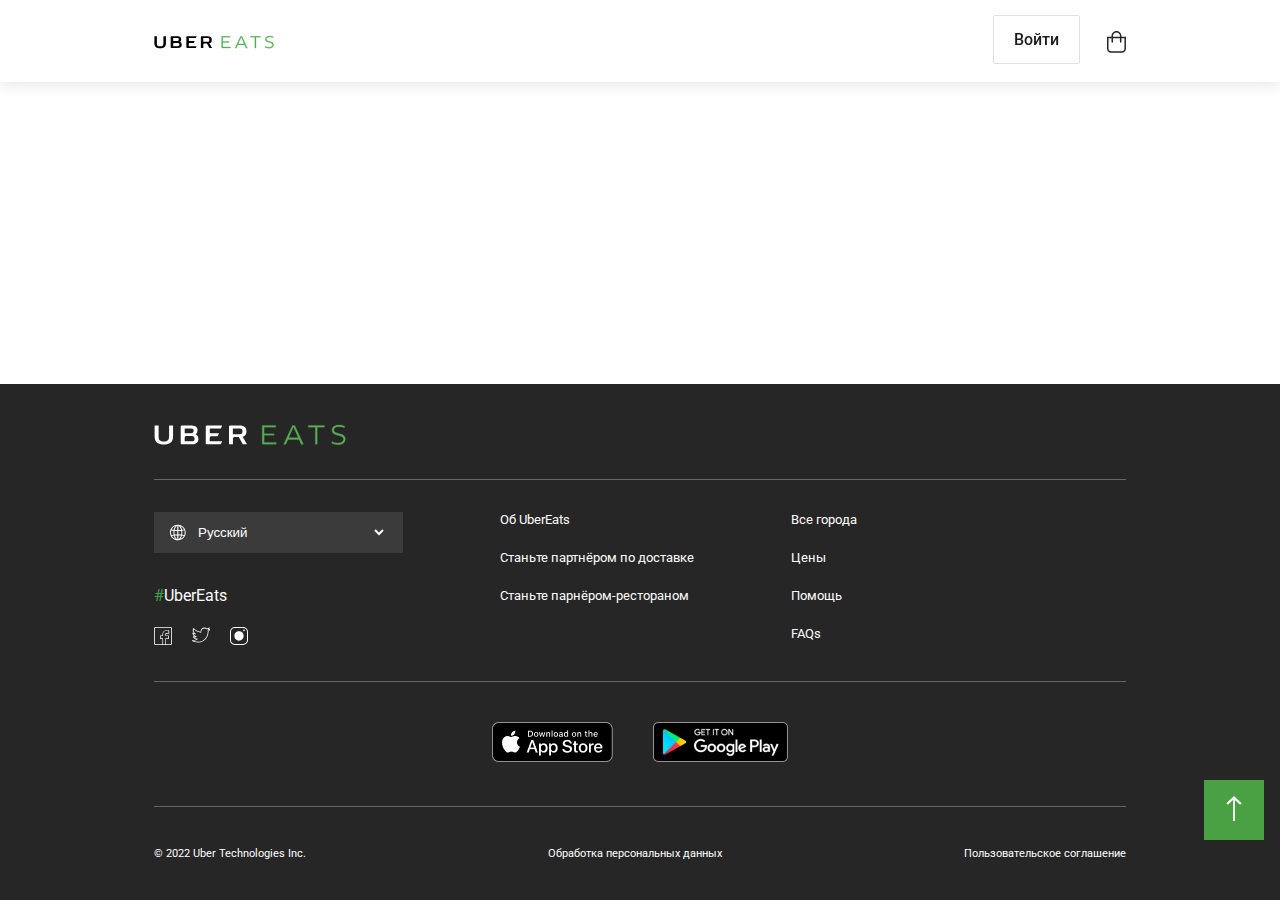
==== restaurant.html @ 8733144c "added adaptive to the main page" ====
<!DOCTYPE html>
<html lang="en">

  <head>
    <meta charset="UTF-8">
    <meta http-equiv="X-UA-Compatible" content="IE=edge">
    <meta name="viewport" content="width=device-width, initial-scale=1.0">
    <title>Uber Eats | Restaurant</title>
    <link rel="stylesheet" href="css/style.css">
  </head>

<body>

  <button class="page-up">
    <svg width="16" height="25" viewBox="0 0 16 25" fill="none" xmlns="http://www.w3.org/2000/svg">
      <path d="M8.01832 0.0428432L8.05269 0.0102539L15.6741 7.25758L14.0755 8.70713L8.92858 3.88391V25H7.14287V3.85222L1.96207 8.70713L0.399567 7.25758L8.00314 0.0102539L8.01876 0.0428432H8.01832Z" fill="white"/>
    </svg>
  </button>

  <header class="header">
    <div class="container">
      <div class="header__inner">
        <div class="header__logo">
          <a class="header__logo-link" href="#">
            <svg width="120" height="14" viewBox="0 0 120 14" fill="none" xmlns="http://www.w3.org/2000/svg">
            <g id="logo">
              <g id="XMLID_234_">
                <path id="XMLID_243_"
                  d="M9.42307 1.52885V8.16346C9.42307 10.375 8.46154 11.2885 6.15384 11.2885C3.84615 11.2885 2.88461 10.375 2.88461 8.16346V1.24039H0.673075C0.528844 1.24039 0.384613 1.38462 0.384613 1.52885V8.25962C0.384613 11.9615 2.74038 13.2596 6.15384 13.2596C9.56731 13.2596 11.9231 11.9615 11.9231 8.25962V1.24039H9.71154C9.56731 1.24039 9.42307 1.33654 9.42307 1.52885Z"
                  fill="black" />
                <path id="XMLID_242_"
                  d="M41.5865 3.16346C41.7789 3.16346 41.875 3.11539 41.9231 2.97116L42.5481 1.38462C42.5962 1.28846 42.5481 1.24039 42.4519 1.24039H33.5096C32.6923 1.24039 32.3558 1.48077 32.3558 2.05769V12.3462C32.3558 12.8269 32.5962 13.0673 33.2212 13.0673H41.5385C41.7308 13.0673 41.8269 13.0192 41.875 12.875L42.5 11.2885C42.5481 11.1923 42.5 11.1442 42.4039 11.1442H34.8077V9.02885C34.8077 8.30769 35.1923 7.97116 36.2981 7.97116H39.6154C39.8077 7.97116 39.9039 7.92308 39.9519 7.77885L40.5769 6.24039C40.625 6.14423 40.5769 6.09616 40.4808 6.09616H34.8558V3.11539H41.5865V3.16346Z"
                  fill="black" />
                <path id="XMLID_238_" fill-rule="evenodd" clip-rule="evenodd"
                  d="M25.8654 6.81732C26.8269 6.28845 27.2115 5.375 27.2115 4.22116C27.2115 1.625 25.0961 1.24039 22.8846 1.24039H17.8365C17.0192 1.24039 16.6827 1.48077 16.6827 2.05771V12.3462C16.6827 12.8269 16.9231 13.0673 17.5481 13.0673H23.75C26.1057 13.0673 27.7404 12.1538 27.7404 9.79807C27.7885 8.35577 27.2115 7.15384 25.8654 6.81732ZM19.1827 3.11539H23.0769C24.375 3.11539 24.7596 3.59616 24.7596 4.60577C24.7596 5.61539 24.375 6.09616 23.0769 6.09616H19.1827V3.11539ZM19.1827 11.1442H23.5577C24.9519 11.1442 25.3365 10.6635 25.3365 9.55768C25.3365 8.4519 24.9519 7.92307 23.5577 7.92307H20.6731C19.5673 7.92307 19.1827 8.25961 19.1827 8.98074V11.1442Z"
                  fill="black" />
                <path id="XMLID_235_" fill-rule="evenodd" clip-rule="evenodd"
                  d="M55.3846 8.30771L58.0288 12.875C58.0769 12.9231 58.0769 13.0673 57.9808 13.0673H55.7212C55.5288 13.0673 55.4808 13.0192 55.3846 12.875L52.9808 8.54807H50.8173C49.7115 8.54807 49.3269 8.88461 49.3269 9.60577V13.0673H47.1635C47.0192 13.0673 46.875 12.9231 46.875 12.7788V2.05771C46.875 1.48077 47.2115 1.24039 48.0288 1.24039H53.0769C56.0096 1.24039 57.7885 2.00961 57.7885 4.89423C57.7885 7.10577 56.6827 7.97116 55.3846 8.30771ZM49.2788 6.72116H53.4135C54.9519 6.72116 55.2885 6.14423 55.2885 4.89423C55.2885 3.69232 54.9519 3.11539 53.4135 3.11539H49.2788V6.72116Z"
                  fill="black" />
              </g>
              <g id="XMLID_224_">
                <path id="XMLID_232_"
                  d="M76.4423 12.0096L76.3942 13.0673H67.6442V1.24039H76.0577L76.1058 2.34616H68.8461V6.43269H75.0961V7.39423H68.8461V12.0096H76.4423Z"
                  fill="#57AD56" stroke="#57AD56" stroke-width="0.25" />
                <g id="XMLID_229_">
                  <path fill-rule="evenodd" clip-rule="evenodd"
                    d="M83.7019 9.99039H90.6731L92.0192 13.0673H93.3654L87.9327 1.24039H86.5385L81.0577 13.0673H82.3557L83.7019 9.99039ZM84.1346 8.98077L86.6827 3.25964L87.1635 2.05771H87.2115L87.6923 3.25964L90.1923 8.98077H84.1346Z"
                    fill="#57AD56" />
                  <path
                    d="M90.6731 9.99039L90.7876 9.94028L90.7548 9.86539H90.6731V9.99039ZM83.7019 9.99039V9.86539H83.6202L83.5874 9.94028L83.7019 9.99039ZM92.0192 13.0673L91.9047 13.1174L91.9375 13.1923H92.0192V13.0673ZM93.3654 13.0673V13.1923H93.5603L93.4789 13.0151L93.3654 13.0673ZM87.9327 1.24039L88.0463 1.18821L88.0128 1.11539H87.9327V1.24039ZM86.5385 1.24039V1.11539H86.4586L86.425 1.18783L86.5385 1.24039ZM81.0577 13.0673L80.9443 13.0148L80.862 13.1923H81.0577V13.0673ZM82.3557 13.0673V13.1923H82.4375L82.4703 13.1174L82.3557 13.0673ZM86.6827 3.25964L86.7969 3.31054L86.7987 3.30607L86.6827 3.25964ZM84.1346 8.98077L84.0204 8.92992L83.9421 9.10577H84.1346V8.98077ZM87.1635 2.05771V1.93271H87.0788L87.0474 2.01128L87.1635 2.05771ZM87.2115 2.05771L87.3276 2.01129L87.2962 1.93271H87.2115V2.05771ZM87.6923 3.25964L87.5762 3.30609L87.5777 3.3097L87.6923 3.25964ZM90.1923 8.98077V9.10577H90.3833L90.3068 8.93072L90.1923 8.98077ZM90.6731 9.86539H83.7019V10.1154H90.6731V9.86539ZM92.1337 13.0172L90.7876 9.94028L90.5585 10.0405L91.9047 13.1174L92.1337 13.0172ZM93.3654 12.9423H92.0192V13.1923H93.3654V12.9423ZM87.8191 1.29256L93.2518 13.1195L93.4789 13.0151L88.0463 1.18821L87.8191 1.29256ZM86.5385 1.36539H87.9327V1.11539H86.5385V1.36539ZM81.1711 13.1199L86.6519 1.29294L86.425 1.18783L80.9443 13.0148L81.1711 13.1199ZM82.3557 12.9423H81.0577V13.1923H82.3557V12.9423ZM83.5874 9.94028L82.2412 13.0172L82.4703 13.1174L83.8164 10.0405L83.5874 9.94028ZM86.5685 3.20879L84.0204 8.92992L84.2488 9.03163L86.7969 3.3105L86.5685 3.20879ZM87.0474 2.01128L86.5666 3.21322L86.7987 3.30607L87.2795 2.10413L87.0474 2.01128ZM87.2115 1.93271H87.1635V2.18271H87.2115V1.93271ZM87.8084 3.21322L87.3276 2.01129L87.0955 2.10413L87.5762 3.30606L87.8084 3.21322ZM90.3068 8.93072L87.8068 3.20959L87.5777 3.3097L90.0777 9.03083L90.3068 8.93072ZM84.1346 9.10577H90.1923V8.85577H84.1346V9.10577Z"
                    fill="#57AD56" />
                </g>
                <path id="XMLID_227_"
                  d="M102.019 2.34616V13.0673H100.817V2.34616H96.3942L96.4423 1.24039H106.49V2.34616H102.019Z"
                  fill="#57AD56" stroke="#57AD56" stroke-width="0.25" />
                <path id="XMLID_225_"
                  d="M115.048 13.3077C113.413 13.3077 112.115 12.9231 111.058 12.2981L111.25 11.2404C112.356 11.8654 113.606 12.25 115.096 12.25C117.308 12.25 118.462 11.2404 118.462 9.79808C118.462 6.67308 111.25 8.30769 111.25 4.26923C111.25 2.53846 112.548 1 115.577 1C116.971 1 118.221 1.24038 119.231 1.72115L119.038 2.73077C117.933 2.29808 116.875 2.05769 115.625 2.05769C113.269 2.05769 112.404 3.11538 112.404 4.17308C112.404 7.15385 119.615 5.47115 119.615 9.70192C119.567 11.8173 118.029 13.3077 115.048 13.3077Z"
                  fill="#57AD56" stroke="#57AD56" stroke-width="0.25" />
              </g>
            </g>
          </svg>
          </a> 
        </div>
        <ul class="header__menu-list">
          <li class="header__list-item header__signin">
            <a class="header__list-item__btn" href="#">
              Войти
            </a>
          </li>
          <li class="header__list-item header__basket">
            <a class="header__list-item__basket" href="#">
              <svg width="19" height="23" viewBox="0 0 19 23" fill="none" xmlns="http://www.w3.org/2000/svg">
                <g id="basket">
                  <path id="Rectangle-10" fill-rule="evenodd" clip-rule="evenodd"
                    d="M18.9474 6.85876H0V18.6482C0 20.8574 1.79086 22.6482 4 22.6482H14.9474C17.1565 22.6482 18.9474 20.8574 18.9474 18.6482V6.85876ZM4 21.1482C2.61929 21.1482 1.5 20.029 1.5 18.6482V8.35876H17.4474V18.6482C17.4474 20.029 16.3281 21.1482 14.9474 21.1482H4Z"
                    fill="#262626" />
                  <path id="Rectangle-3"
                    d="M6.01315 12.06V5.86806C6.01315 3.95686 7.56248 2.40753 9.47368 2.40753C11.3849 2.40753 12.9342 3.95686 12.9342 5.86806V12.06C12.9342 12.4742 13.27 12.81 13.6842 12.81C14.0984 12.81 14.4342 12.4742 14.4342 12.06V5.86806C14.4342 3.12844 12.2133 0.907532 9.47368 0.907532C6.73406 0.907532 4.51315 3.12844 4.51315 5.86806V12.06C4.51315 12.4742 4.84894 12.81 5.26315 12.81C5.67737 12.81 6.01315 12.4742 6.01315 12.06Z"
                    fill="#262626" />
                </g>
              </svg>
            </a>
          </li>
        </ul>
      </div>
    </div>
  </header>

  <main class="main">
    
  </main>

  <footer class="footer">
    <div class="container">
      <div class="footer__logo-box">
        <svg width="192" height="21" viewBox="0 0 192 21" fill="none" xmlns="http://www.w3.org/2000/svg">
          <g id="white-logo">
            <g id="XMLID_234_">
              <path id="XMLID_243_"
                d="M15.0769 1.84618V12.4616C15.0769 16 13.5385 17.4616 9.84616 17.4616C6.15385 17.4616 4.61539 16 4.61539 12.4616V1.38464H1.07693C0.846156 1.38464 0.615387 1.61541 0.615387 1.84618V12.6154C0.615387 18.5385 4.38462 20.6154 9.84616 20.6154C15.3077 20.6154 19.0769 18.5385 19.0769 12.6154V1.38464H15.5385C15.3077 1.38464 15.0769 1.53849 15.0769 1.84618Z"
                fill="white" />
              <path id="XMLID_242_"
                d="M66.5385 4.46157C66.8461 4.46157 67 4.38464 67.0769 4.15387L68.0769 1.61541C68.1538 1.46157 68.0769 1.38464 67.9231 1.38464H53.6154C52.3077 1.38464 51.7692 1.76926 51.7692 2.69234V19.1539C51.7692 19.9231 52.1538 20.3077 53.1538 20.3077H66.4615C66.7692 20.3077 66.9231 20.2308 67 20L68 17.4616C68.0769 17.3077 68 17.2308 67.8461 17.2308H55.6923V13.8462C55.6923 12.6923 56.3077 12.1539 58.0769 12.1539H63.3846C63.6923 12.1539 63.8461 12.077 63.9231 11.8462L64.9231 9.38464C65 9.2308 64.9231 9.15387 64.7692 9.15387H55.7692V4.38464H66.5385V4.46157Z"
                fill="white" />
              <path id="XMLID_238_" fill-rule="evenodd" clip-rule="evenodd"
                d="M41.3846 10.3077C42.9231 9.46155 43.5385 8 43.5385 6.15393C43.5385 2 40.1539 1.38464 36.6154 1.38464H28.5385C27.2308 1.38464 26.6923 1.76929 26.6923 2.69238V19.1539C26.6923 19.9231 27.0769 20.3077 28.0769 20.3077H38C41.7693 20.3077 44.3846 18.8462 44.3846 15.0769C44.4615 12.7693 43.5385 10.8462 41.3846 10.3077ZM30.6923 4.38464H36.9231C39 4.38464 39.6154 5.15393 39.6154 6.76929C39.6154 8.38464 39 9.15393 36.9231 9.15393H30.6923V4.38464ZM30.6923 17.2307H37.6923C39.9231 17.2307 40.5385 16.4615 40.5385 14.6923C40.5385 12.9231 39.9231 12.0769 37.6923 12.0769H33.0769C31.3077 12.0769 30.6923 12.6154 30.6923 13.7692V17.2307Z"
                fill="white" />
              <path id="XMLID_235_" fill-rule="evenodd" clip-rule="evenodd"
                d="M88.6154 12.6924L92.8462 20C92.9231 20.0769 92.9231 20.3077 92.7692 20.3077H89.1538C88.8462 20.3077 88.7692 20.2308 88.6154 20L84.7692 13.0769H81.3077C79.5385 13.0769 78.9231 13.6154 78.9231 14.7693V20.3077H75.4615C75.2308 20.3077 75 20.0769 75 19.8462V2.69238C75 1.76929 75.5385 1.38464 76.8462 1.38464H84.9231C89.6154 1.38464 92.4615 2.61536 92.4615 7.23083C92.4615 10.7693 90.6923 12.1539 88.6154 12.6924ZM78.8462 10.1539H85.4615C87.9231 10.1539 88.4615 9.23083 88.4615 7.23083C88.4615 5.30774 87.9231 4.38464 85.4615 4.38464H78.8462V10.1539Z"
                fill="white" />
            </g>
            <g id="XMLID_224_">
              <path id="XMLID_232_"
                d="M122.308 18.6154L122.231 20.3077H108.231V1.38464H121.692L121.769 3.15387H110.154V9.69234H120.154V11.2308H110.154V18.6154H122.308Z"
                fill="#57AD56" stroke="#57AD56" stroke-width="0.25" />
              <g id="XMLID_229_">
                <path fill-rule="evenodd" clip-rule="evenodd"
                  d="M133.923 15.3846H145.077L147.231 20.3077H149.385L140.692 1.38464H138.462L129.692 20.3077H131.769L133.923 15.3846ZM134.615 13.7693L138.692 4.61548L139.462 2.69238H139.538L140.308 4.61548L144.308 13.7693H134.615Z"
                  fill="#57AD56" />
                <path
                  d="M145.077 15.3846L145.191 15.3345L145.159 15.2596H145.077V15.3846ZM133.923 15.3846V15.2596H133.841L133.809 15.3345L133.923 15.3846ZM147.231 20.3077L147.116 20.3578L147.149 20.4327H147.231V20.3077ZM149.385 20.3077V20.4327H149.58L149.498 20.2556L149.385 20.3077ZM140.692 1.38464L140.806 1.33247L140.772 1.25964H140.692V1.38464ZM138.462 1.38464V1.25964H138.382L138.348 1.33209L138.462 1.38464ZM129.692 20.3077L129.579 20.2552L129.497 20.4327H129.692V20.3077ZM131.769 20.3077V20.4327H131.851L131.884 20.3578L131.769 20.3077ZM138.692 4.61548L138.807 4.66637L138.808 4.6619L138.692 4.61548ZM134.615 13.7693L134.501 13.7184L134.423 13.8943H134.615V13.7693ZM139.462 2.69238V2.56738H139.377L139.345 2.64596L139.462 2.69238ZM139.538 2.69238L139.655 2.64596L139.623 2.56738H139.538V2.69238ZM140.308 4.61548L140.192 4.66193L140.193 4.66553L140.308 4.61548ZM144.308 13.7693V13.8943H144.499L144.422 13.7192L144.308 13.7693ZM145.077 15.2596H133.923V15.5096H145.077V15.2596ZM147.345 20.2576L145.191 15.3345L144.962 15.4347L147.116 20.3578L147.345 20.2576ZM149.385 20.1827H147.231V20.4327H149.385V20.1827ZM140.579 1.43682L149.271 20.3599L149.498 20.2556L140.806 1.33247L140.579 1.43682ZM138.462 1.50964H140.692V1.25964H138.462V1.50964ZM129.806 20.3603L138.575 1.4372L138.348 1.33209L129.579 20.2552L129.806 20.3603ZM131.769 20.1827H129.692V20.4327H131.769V20.1827ZM133.809 15.3345L131.655 20.2576L131.884 20.3578L134.038 15.4347L133.809 15.3345ZM138.578 4.56462L134.501 13.7184L134.73 13.8201L138.807 4.66634L138.578 4.56462ZM139.345 2.64596L138.576 4.56906L138.808 4.6619L139.578 2.73881L139.345 2.64596ZM139.538 2.56738H139.462V2.81738H139.538V2.56738ZM140.424 4.56905L139.655 2.64596L139.422 2.73881L140.192 4.6619L140.424 4.56905ZM144.422 13.7192L140.422 4.56543L140.193 4.66553L144.193 13.8193L144.422 13.7192ZM134.615 13.8943H144.308V13.6443H134.615V13.8943Z"
                  fill="#57AD56" />
              </g>
              <path id="XMLID_227_"
                d="M163.231 3.15387V20.3077H161.308V3.15387H154.231L154.308 1.38464H170.385V3.15387H163.231Z"
                fill="#57AD56" stroke="#57AD56" stroke-width="0.25" />
              <path id="XMLID_225_"
                d="M184.077 20.6923C181.462 20.6923 179.385 20.0769 177.692 19.0769L178 17.3846C179.769 18.3846 181.769 19 184.154 19C187.692 19 189.538 17.3846 189.538 15.0769C189.538 10.0769 178 12.6923 178 6.23077C178 3.46154 180.077 1 184.923 1C187.154 1 189.154 1.38462 190.769 2.15385L190.462 3.76923C188.692 3.07692 187 2.69231 185 2.69231C181.231 2.69231 179.846 4.38462 179.846 6.07692C179.846 10.8462 191.385 8.15385 191.385 14.9231C191.308 18.3077 188.846 20.6923 184.077 20.6923Z"
                fill="#57AD56" stroke="#57AD56" stroke-width="0.25" />
            </g>
          </g>
        </svg>
      </div>
      <div class="footer-top">
        <div class="footer-top__items">
          <div class="footer-top__item">
            <div class="footer-top__select-box">
              <img class="footer-top__select-img" src="images/icons/earth.svg" alt="">
              <select class="footer-top__language-select" name="language-select">
                <option value="ru">Русский</option>
                <option value="ua">Українська</option>
                <option value="en">English</option>
              </select>
            </div>
            <div class="footer-top__socials">
              <p class="footer-top__text"><span>#</span>UberEats</p>
            </div>
            <ul class="footer-top__social-list">
              <li class="footer-top__social-item">
                <a class="footer-top__social-link" href="#">
                  <svg width="18" height="18" viewBox="0 0 18 18" fill="none" xmlns="http://www.w3.org/2000/svg">
                    <path fill-rule="evenodd" clip-rule="evenodd"
                      d="M16.5 0H1.5C0.659973 0 0 0.660034 0 1.5V16.5C0 17.34 0.659973 18 1.5 18H8.40002H12H16.5C17.34 18 18 17.34 18 16.5V1.5C18 0.660034 17.34 0 16.5 0ZM9.05185 11.2609H6.79999V8.96521H9.05185V6.95654C9.05185 5.32092 10.2904 3.94348 11.8667 3.80005H14.4V6.0957H12.1481C11.6696 6.0957 11.3037 6.46875 11.3037 6.95654V8.96521H14.1185V11.2609H11.3037V17.2001H9.05185V11.2609ZM11.9286 17.2001H16.3214C16.8193 17.2001 17.2 16.8193 17.2 16.3215V1.67859C17.2 1.18079 16.8193 0.800049 16.3214 0.800049H1.67856C1.18069 0.800049 0.799988 1.18079 0.799988 1.67859V16.3215C0.799988 16.8193 1.18069 17.2001 1.67856 17.2001H8.41425V11.9286H6.07138V8.41431H8.41425V6.95007C8.41425 4.98792 9.93713 3.3186 11.8993 3.14294H15.15V6.65723H12.2214C12.0457 6.65723 11.9286 6.77429 11.9286 6.95007V8.41431H14.8571V11.9286H11.9286V17.2001Z"
                      fill="white" />
                  </svg>
                </a>
              </li>
              <li class="footer-top__social-item">
                <a class="footer-top__social-link" href="#">
                  <svg width="18" height="16" viewBox="0 0 18 16" fill="none" xmlns="http://www.w3.org/2000/svg">
                    <path fill-rule="evenodd" clip-rule="evenodd"
                      d="M17.5302 2.09489C17.6525 2.06364 17.8052 2.09489 17.8969 2.18864C17.9885 2.28239 18.0191 2.43864 17.9886 2.56364C17.7136 3.46977 17.1637 4.12602 16.4915 4.46977V4.5634C16.4915 10.5942 12.092 15.5 6.71484 15.5C3.69018 15.5 1.24606 14.9688 0.146174 14.0627C0.0239815 13.9377 -0.0371452 13.7814 0.0239815 13.5939C0.0850472 13.4377 0.237818 13.3127 0.421137 13.3127C2.22372 13.2814 3.38467 12.844 4.27069 12.3128C2.55975 12.094 1.49041 11.2504 0.940516 9.65678C0.879389 9.50053 0.940516 9.34428 1.06271 9.25053C1.1849 9.15678 1.36822 9.15678 1.49041 9.21928C1.94869 9.53178 2.40698 9.59428 2.9569 9.59428C1.79595 8.87566 0.726618 7.68816 0.298914 6.21953C0.268336 6.06328 0.329462 5.8759 0.451655 5.8134C0.604426 5.71965 0.757197 5.7509 0.879389 5.84465C1.21548 6.12578 1.58212 6.31328 2.13201 6.40703C0.940516 5.15715 0.20727 3.31352 1.24603 1.28252L1.42935 0.907516L1.7348 1.22002C3.62905 3.25102 5.37051 4.18852 8.54791 4.8134V4.6884C8.54791 2.40739 10.2894 0.532516 12.4586 0.501266C13.314 0.501266 14.5055 1.12627 14.9944 1.40752C15.0061 1.40752 15.0177 1.41203 15.0277 1.41594C15.0438 1.42229 15.0555 1.4268 15.0555 1.40752C15.6666 1.22002 16.3998 0.907516 17.2552 0.532516C17.3775 0.470016 17.5302 0.501266 17.6219 0.595016C17.7136 0.688766 17.7441 0.813766 17.683 0.970016C17.5302 1.40752 17.2858 1.87627 16.9192 2.31364L17.5302 2.09489ZM15.7354 4.23784L15.9133 4.17741C16.4764 3.96623 16.8025 3.51347 17.01 3.12126L15.854 3.5136C15.7058 3.5739 15.528 3.5136 15.4687 3.36272C15.4094 3.21172 15.4391 3.03069 15.5576 2.94011C16.0318 2.54778 16.3875 2.12529 16.6543 1.67265C16.0615 1.91399 15.528 2.12529 15.0834 2.27617C14.9055 2.33647 14.7277 2.30632 14.5499 2.21587L14.5316 2.20573C14.1836 2.01225 13.0853 1.40141 12.4158 1.4312C10.6374 1.46135 9.21465 3.00053 9.21465 4.87163V5.7166L8.85894 5.6563C5.59857 5.05266 3.79049 4.17741 1.89352 2.27617C1.00433 4.56975 2.84201 6.16936 3.46444 6.62199L4.20541 7.16521H3.28655C2.69375 7.16521 2.04168 7.1049 1.44888 6.8333C2.10098 8.22148 3.43481 9.2476 4.56112 9.57964L4.47219 10.1832C4.2351 10.1832 3.99795 10.1832 3.76086 10.2133C3.13839 10.2436 2.57525 10.2436 2.04171 10.0624C2.63452 11.2093 3.67193 11.6922 5.36141 11.6922H6.25061L5.50961 12.2354C4.59075 12.9596 3.40515 13.6236 1.35998 13.7746C2.3381 14.2574 4.14611 14.7101 6.84338 14.7101C11.4647 14.7101 15.7354 9.99907 15.7354 4.7509V4.23784Z"
                      fill="white" />
                  </svg>
                </a>
              </li>
              <li class="footer-top__social-item">
                <a class="footer-top__social-link" href="#">
                  <svg width="18" height="18" viewBox="0 0 18 18" fill="none" xmlns="http://www.w3.org/2000/svg">
                    <path fill-rule="evenodd" clip-rule="evenodd"
                      d="M13.0325 0H4.96724C2.22831 0 0 2.22841 0 4.96735V13.0327C0 15.7717 2.22831 18 4.96724 18H13.0325C15.7717 18 18 15.7716 18 13.0327V4.96735C18.0001 2.22841 15.7717 0 13.0325 0ZM17.0001 13.3579C17.0001 15.3662 15.3662 17 13.3579 17H4.642C2.6338 17.0001 1 15.3662 1 13.3579V4.64212C1 2.63392 2.6338 1 4.642 1H13.3578C15.3661 1 17 2.63392 17 4.64212V13.3579H17.0001ZM4.36186 9.00021C4.36186 6.4427 6.44249 4.36207 9 4.36207C11.5575 4.36207 13.6381 6.4427 13.6381 9.00021C13.6381 11.5576 11.5575 13.6381 9 13.6381C6.44249 13.6381 4.36186 11.5576 4.36186 9.00021ZM13.4349 2.83418C13.5833 2.68509 13.7898 2.6 14 2.6C14.2109 2.6 14.4175 2.68509 14.5658 2.83418C14.7149 2.98255 14.8 3.18909 14.8 3.4C14.8 3.61018 14.7149 3.81673 14.5658 3.96582C14.4167 4.11418 14.2109 4.2 14 4.2C13.7898 4.2 13.5833 4.11418 13.4349 3.96582C13.2858 3.81673 13.2 3.61025 13.2 3.4C13.2 3.18909 13.2857 2.98255 13.4349 2.83418Z"
                      fill="white" />
                  </svg>
                </a>
              </li>
            </ul>
          </div>
          <div class="footer-top__item">
            <a class="footer-top__link" href="#">
              Об UberEats
            </a>
            <a class="footer-top__link" href="#">
              Станьте партнёром по доставке
            </a>
            <a class="footer-top__link" href="#">
              Станьте парнёром-рестораном
            </a>
          </div>
          <div class="footer-top__item">
            <a class="footer-top__link" href="#">
              Все города
            </a>
            <a class="footer-top__link" href="#">
              Цены
            </a>
            <a class="footer-top__link" href="#">
              Помощь
            </a>
            <a class="footer-top__link" href="#">
              FAQs
            </a>
          </div>
        </div>
      </div>
      <div class="footer-stores">
        <a class="footer-stores__link footer-stores__apple" href="#">
          <img class="footer-stores__imglink" src="images/app-store.png" alt="app store">
          <span class="download-shadow"></span>
        </a>
        <a class="footer-stores__link footer-stores__google" href="#">
          <img class="footer-stores__imglink" src="images/google-play.png" alt="google play">
          <span class="download-shadow"></span>
        </a>
      </div>
      <div class="footer-bottom">
        <div class="footer-bottom__item">
          © 2022 Uber Technologies Inc.
        </div>
        <div class="footer-bottom__item">
          <a class="footer-bottom__link" href="#">
            Обработка персональных данных
          </a>
        </div>
        <div class="footer-bottom__item">
          <a class="footer-bottom__link" href="#">
            Пользовательское соглашение
          </a>
        </div>
      </div>
    </div>
  </footer>

</body>

</html>
---- css/style.css ----
@import url("https://fonts.googleapis.com/css2?family=Roboto:wght@400;500&display=swap");
html {
  scroll-behavior: smooth;
  -webkit-box-sizing: border-box;
          box-sizing: border-box;
}

ul {
  list-style: none;
  padding: 0;
  margin: 0;
}

h1,
h2,
h3,
h4,
h5,
h6,
p,
li,
figure,
figcaption,
blockquote,
dl,
dd {
  margin: 0;
}

body {
  display: -webkit-box;
  display: -ms-flexbox;
  display: flex;
  -webkit-box-orient: vertical;
  -webkit-box-direction: normal;
      -ms-flex-direction: column;
          flex-direction: column;
  margin: 0;
  font-family: 'Roboto', sans-serif;
  font-weight: 400;
  height: 100vh;
}

a {
  text-decoration: none;
  -webkit-transition: all .3s;
  transition: all .3s;
}

a:hover {
  color: #57AD56;
}

.main {
  -webkit-box-flex: 1;
      -ms-flex-positive: 1;
          flex-grow: 1;
}

.container {
  max-width: 972px;
  margin: 0 auto;
}

.page-up {
  cursor: pointer;
  display: block;
  background-color: #49A144;
  padding: 0;
  width: 60px;
  height: 60px;
  position: fixed;
  right: 16px;
  bottom: 60px;
  z-index: 3;
  outline: none;
  border: none;
}

.header {
  position: fixed;
  background-color: #fff;
  width: 100%;
  top: 0;
  left: 0;
  z-index: 2;
  -webkit-box-shadow: 0px 0px 16px rgba(38, 38, 38, 0.16);
          box-shadow: 0px 0px 16px rgba(38, 38, 38, 0.16);
}

.header__inner {
  display: -webkit-box;
  display: -ms-flexbox;
  display: flex;
  -webkit-box-pack: justify;
      -ms-flex-pack: justify;
          justify-content: space-between;
  -webkit-box-align: center;
      -ms-flex-align: center;
          align-items: center;
  padding: 30px 0 25px;
}

.header__menu-list {
  display: -webkit-box;
  display: -ms-flexbox;
  display: flex;
}

.header__list-item + .header__list-item {
  margin-left: 27px;
}

.header__list-item__btn {
  font-weight: 500;
  color: #1D1D1D;
  border: 1px solid #e0e0e0;
  border-radius: 2px;
  padding: 14px 20px;
  -webkit-transition: all .5s;
  transition: all .5s;
}

.header__list-item__btn:hover {
  color: #65d664;
  border: 1px solid #3B3B3B;
  background-color: #3B3B3B;
}

.header__list-item__basket svg:hover path {
  fill: #57AD56;
}

.search {
  padding-top: 144px;
  margin-bottom: 56px;
}

.search__input {
  width: 100%;
  outline: none;
  border: none;
  border-bottom: 1px solid rgba(117, 117, 117, 0.3);
  font-style: normal;
  font-size: 18px;
  line-height: 26px;
}

.search__input::-webkit-input-placeholder {
  color: rgba(98, 98, 98, 0.5);
}

.search__input:-ms-input-placeholder {
  color: rgba(98, 98, 98, 0.5);
}

.search__input::-ms-input-placeholder {
  color: rgba(98, 98, 98, 0.5);
}

.search__input::placeholder {
  color: rgba(98, 98, 98, 0.5);
}

.shadow {
  position: absolute;
  top: 0;
  left: 0;
  width: 308px;
  height: 256px;
  background-color: #00000036;
  opacity: 0;
  -webkit-transition: all .5s;
  transition: all .5s;
}

.restaurants {
  padding-bottom: 100px;
}

.restaurants__title {
  font-size: 22px;
  line-height: 34px;
  font-style: normal;
  font-weight: 400;
  margin-bottom: 16px;
}

.restaurants__inner {
  display: -ms-grid;
  display: grid;
  -ms-grid-columns: (1fr)[3];
      grid-template-columns: repeat(3, 1fr);
  grid-gap: 7px;
  grid-row-gap: 16px;
}

.restaurants__card {
  width: 327px;
  padding-bottom: 20px;
}

.restaurants__card-imglink {
  display: block;
  margin-bottom: 16px;
  position: relative;
}

.restaurants__card-imglink:hover .shadow {
  opacity: 1;
}

.restaurants__card-name {
  display: block;
  margin-bottom: 4px;
  color: #1d1d1d;
  font-size: 16px;
  line-height: 24px;
}

.restaurants__categories {
  margin-bottom: 4px;
}

.restaurants__cost, .restaurants__food-category {
  font-size: 16px;
  line-height: 21px;
  color: #626262;
}

.restaurants__food-category:hover {
  color: #3B3B3B;
}

.footer {
  background-color: #262626;
  padding: 40px 0px;
}

.footer__logo-box {
  padding-bottom: 30px;
  border-bottom: 1px solid rgba(255, 255, 255, 0.3);
  margin-bottom: 32px;
}

.footer-top {
  padding-bottom: 17px;
  border-bottom: 1px solid rgba(255, 255, 255, 0.3);
  margin-bottom: 40px;
}

.footer-top__items {
  display: -webkit-box;
  display: -ms-flexbox;
  display: flex;
}

.footer-top__item {
  max-width: 250px;
  margin-right: 97px;
}

.footer-top__link {
  display: block;
  margin-bottom: 23px;
  color: #fff;
  font-style: normal;
  font-weight: 400;
  font-size: 13px;
  line-height: 15px;
}

.footer-top__select-box {
  background-color: #3B3B3B;
  margin-bottom: 33px;
  padding: 12px 16px;
  display: -webkit-box;
  display: -ms-flexbox;
  display: flex;
}

.footer-top__select-img {
  display: block;
  margin-right: 8px;
}

.footer-top__language-select {
  background-color: transparent;
  border: none;
  color: #fff;
  padding-right: 106px;
  cursor: pointer;
}

.footer-top__text {
  color: #fff;
  margin-bottom: 22px;
}

.footer-top__text span {
  color: #49A144;
}

.footer-top__social-list {
  display: -webkit-box;
  display: -ms-flexbox;
  display: flex;
}

.footer-top__social-item + .footer-top__social-item {
  margin-left: 20px;
}

.footer-top__social-link:hover svg path {
  fill: #49A144;
}

.download-shadow {
  position: absolute;
  top: 2px;
  left: 2px;
  width: 98%;
  height: 38px;
  background-color: #00000052;
  opacity: 0;
  -webkit-transition: all .3s;
  transition: all .3s;
  border-radius: 4px;
}

.footer-stores {
  display: -webkit-box;
  display: -ms-flexbox;
  display: flex;
  -webkit-box-pack: center;
      -ms-flex-pack: center;
          justify-content: center;
  padding-bottom: 40px;
  border-bottom: 1px solid rgba(255, 255, 255, 0.3);
}

.footer-stores__link {
  display: block;
  position: relative;
}

.footer-stores__link:hover .download-shadow {
  opacity: 1;
}

.footer-stores__apple {
  margin-right: 40px;
}

.footer-bottom {
  display: -webkit-box;
  display: -ms-flexbox;
  display: flex;
  -webkit-box-pack: justify;
      -ms-flex-pack: justify;
          justify-content: space-between;
  padding-top: 40px;
}

.footer-bottom__item, .footer-bottom__link {
  font-style: normal;
  font-weight: 400;
  font-size: 11px;
  line-height: 13px;
  color: #fff;
}

@media screen and (max-width: 768px) {
  .container {
    max-width: 720px;
  }
  .page-up {
    width: 55px;
    height: 55px;
  }
  .shadow {
    width: 340px;
    height: 283px;
  }
  .restaurants__title {
    margin-bottom: 25px;
  }
  .restaurants__inner {
    display: -webkit-box;
    display: -ms-flexbox;
    display: flex;
    -webkit-box-pack: justify;
        -ms-flex-pack: justify;
            justify-content: space-between;
    -ms-flex-wrap: wrap;
        flex-wrap: wrap;
  }
  .restaurants__card {
    width: 340px;
  }
  .restaurants__card-img {
    width: 340px;
  }
  .footer-top__language-select {
    padding-right: 77px;
  }
  .footer-top__item {
    margin-right: 79px;
  }
}

@media screen and (max-width: 320px) {
  .container {
    max-width: 315px;
  }
  .page-up {
    width: 45px;
    height: 45px;
  }
  .shadow {
    width: 315px;
  }
  .header__basket {
    -webkit-box-ordinal-group: 0;
        -ms-flex-order: -1;
            order: -1;
    margin-right: 20px;
  }
  .header__list-item__btn {
    padding: 10px 15px;
  }
  .search__input {
    width: 98%;
  }
  .restaurants__card {
    width: 315px;
  }
  .restaurants__card-imglink {
    margin-bottom: 8px;
  }
  .restaurants__card-img {
    width: 315px;
  }
  .footer {
    padding-bottom: 20px;
  }
  .footer-top {
    padding-bottom: 0;
    margin-bottom: 28px;
  }
  .footer-top__items {
    -webkit-box-orient: vertical;
    -webkit-box-direction: normal;
        -ms-flex-direction: column;
            flex-direction: column;
  }
  .footer-top__item {
    margin-right: 0;
    margin-bottom: 20px;
  }
  .footer-top__social-list {
    margin-bottom: 15px;
  }
  .footer-stores {
    padding-bottom: 25px;
  }
  .footer-stores__apple {
    margin-right: 20px;
  }
  .footer-bottom {
    -webkit-box-orient: vertical;
    -webkit-box-direction: normal;
        -ms-flex-direction: column;
            flex-direction: column;
    padding-top: 20px;
  }
  .footer-bottom__item {
    margin-bottom: 15px;
  }
}
/*# sourceMappingURL=style.css.map */
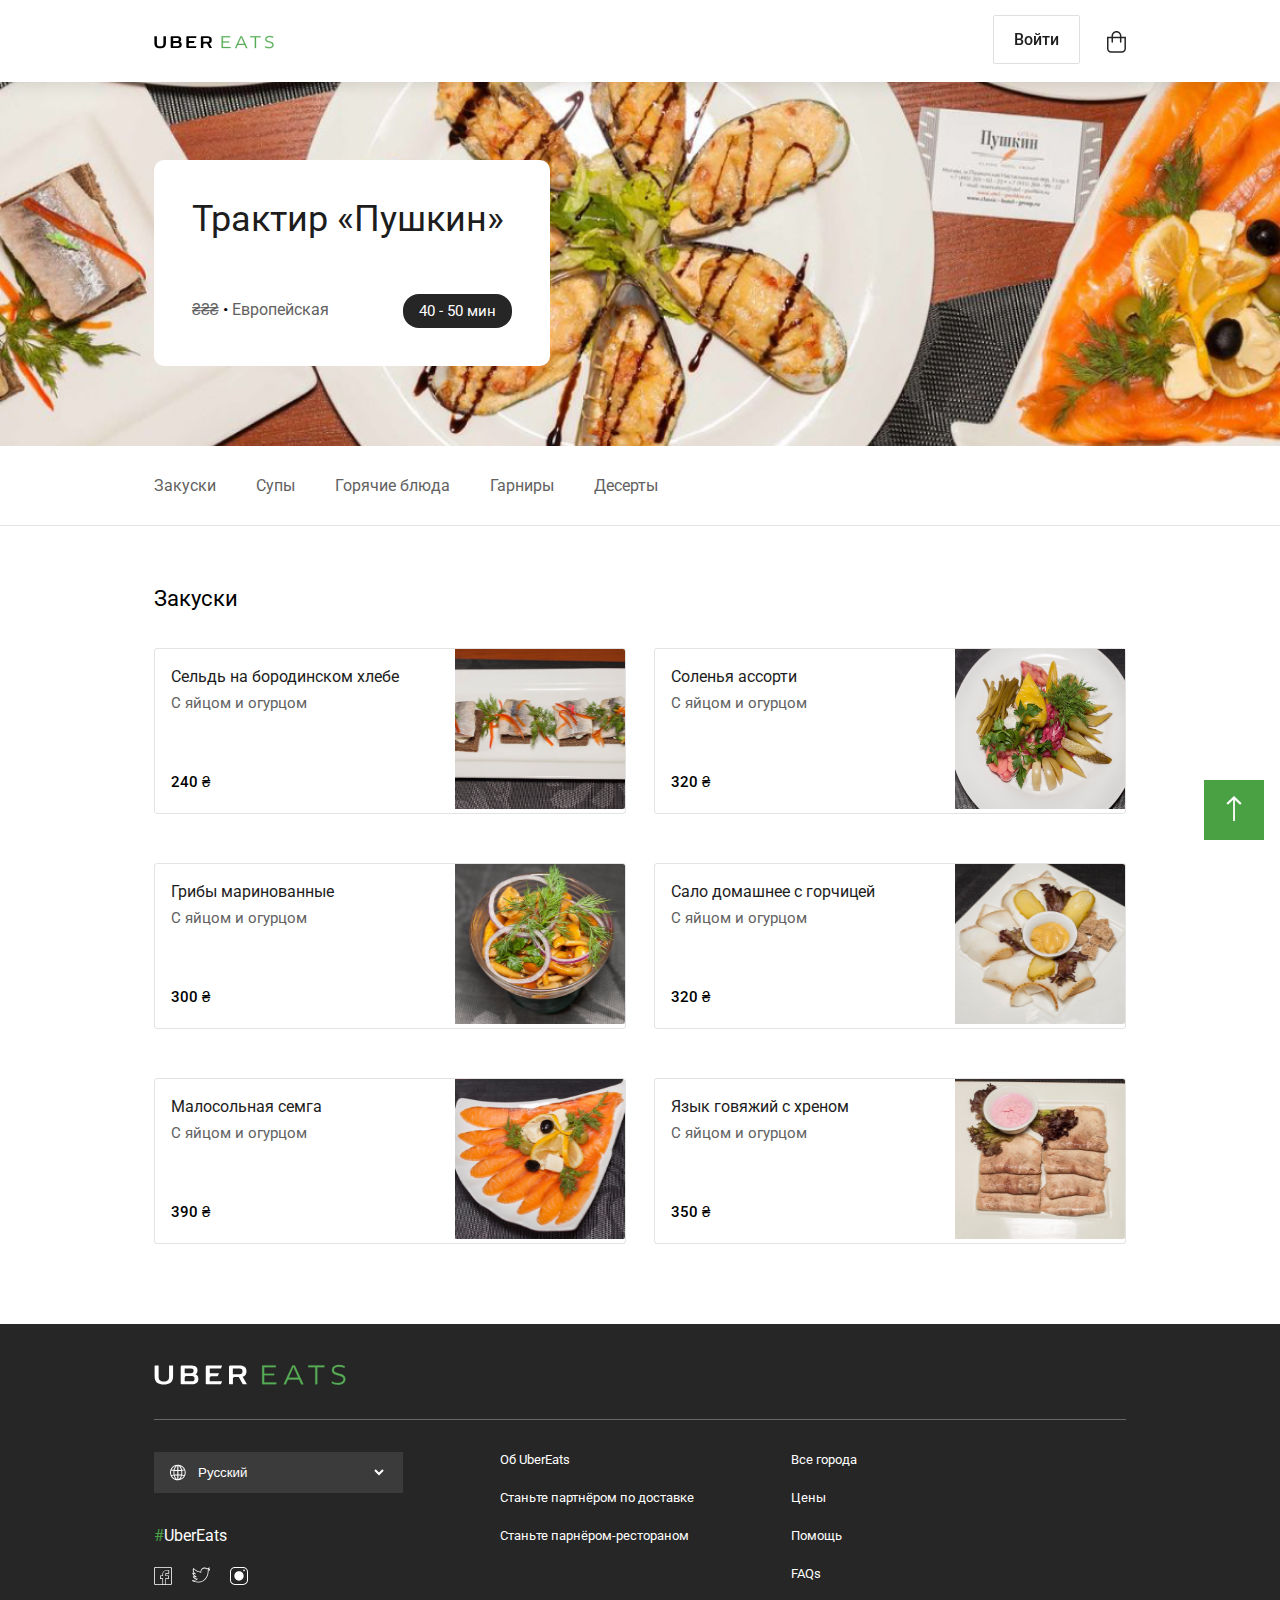
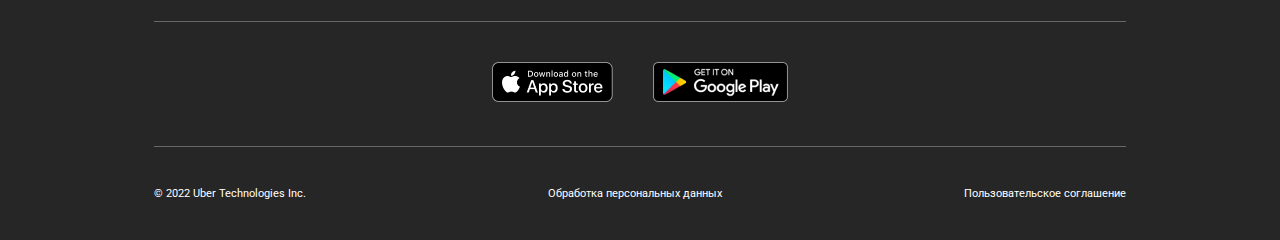
==== commit 610a4c3e: "added restaurant page and adaptive for 2 breackpoints" ====
--- a/restaurant.html
+++ b/restaurant.html
@@ -1,19 +1,21 @@
 <!DOCTYPE html>
 <html lang="en">
 
-  <head>
-    <meta charset="UTF-8">
-    <meta http-equiv="X-UA-Compatible" content="IE=edge">
-    <meta name="viewport" content="width=device-width, initial-scale=1.0">
-    <title>Uber Eats | Restaurant</title>
-    <link rel="stylesheet" href="css/style.css">
-  </head>
+<head>
+  <meta charset="UTF-8">
+  <meta http-equiv="X-UA-Compatible" content="IE=edge">
+  <meta name="viewport" content="width=device-width, initial-scale=1.0">
+  <title>Uber Eats | Restaurant</title>
+  <link rel="stylesheet" href="css/style.css">
+</head>
 
 <body>
 
   <button class="page-up">
     <svg width="16" height="25" viewBox="0 0 16 25" fill="none" xmlns="http://www.w3.org/2000/svg">
-      <path d="M8.01832 0.0428432L8.05269 0.0102539L15.6741 7.25758L14.0755 8.70713L8.92858 3.88391V25H7.14287V3.85222L1.96207 8.70713L0.399567 7.25758L8.00314 0.0102539L8.01876 0.0428432H8.01832Z" fill="white"/>
+      <path
+        d="M8.01832 0.0428432L8.05269 0.0102539L15.6741 7.25758L14.0755 8.70713L8.92858 3.88391V25H7.14287V3.85222L1.96207 8.70713L0.399567 7.25758L8.00314 0.0102539L8.01876 0.0428432H8.01832Z"
+        fill="white" />
     </svg>
   </button>
 
@@ -23,43 +25,43 @@
         <div class="header__logo">
           <a class="header__logo-link" href="#">
             <svg width="120" height="14" viewBox="0 0 120 14" fill="none" xmlns="http://www.w3.org/2000/svg">
-            <g id="logo">
-              <g id="XMLID_234_">
-                <path id="XMLID_243_"
-                  d="M9.42307 1.52885V8.16346C9.42307 10.375 8.46154 11.2885 6.15384 11.2885C3.84615 11.2885 2.88461 10.375 2.88461 8.16346V1.24039H0.673075C0.528844 1.24039 0.384613 1.38462 0.384613 1.52885V8.25962C0.384613 11.9615 2.74038 13.2596 6.15384 13.2596C9.56731 13.2596 11.9231 11.9615 11.9231 8.25962V1.24039H9.71154C9.56731 1.24039 9.42307 1.33654 9.42307 1.52885Z"
-                  fill="black" />
-                <path id="XMLID_242_"
-                  d="M41.5865 3.16346C41.7789 3.16346 41.875 3.11539 41.9231 2.97116L42.5481 1.38462C42.5962 1.28846 42.5481 1.24039 42.4519 1.24039H33.5096C32.6923 1.24039 32.3558 1.48077 32.3558 2.05769V12.3462C32.3558 12.8269 32.5962 13.0673 33.2212 13.0673H41.5385C41.7308 13.0673 41.8269 13.0192 41.875 12.875L42.5 11.2885C42.5481 11.1923 42.5 11.1442 42.4039 11.1442H34.8077V9.02885C34.8077 8.30769 35.1923 7.97116 36.2981 7.97116H39.6154C39.8077 7.97116 39.9039 7.92308 39.9519 7.77885L40.5769 6.24039C40.625 6.14423 40.5769 6.09616 40.4808 6.09616H34.8558V3.11539H41.5865V3.16346Z"
-                  fill="black" />
-                <path id="XMLID_238_" fill-rule="evenodd" clip-rule="evenodd"
-                  d="M25.8654 6.81732C26.8269 6.28845 27.2115 5.375 27.2115 4.22116C27.2115 1.625 25.0961 1.24039 22.8846 1.24039H17.8365C17.0192 1.24039 16.6827 1.48077 16.6827 2.05771V12.3462C16.6827 12.8269 16.9231 13.0673 17.5481 13.0673H23.75C26.1057 13.0673 27.7404 12.1538 27.7404 9.79807C27.7885 8.35577 27.2115 7.15384 25.8654 6.81732ZM19.1827 3.11539H23.0769C24.375 3.11539 24.7596 3.59616 24.7596 4.60577C24.7596 5.61539 24.375 6.09616 23.0769 6.09616H19.1827V3.11539ZM19.1827 11.1442H23.5577C24.9519 11.1442 25.3365 10.6635 25.3365 9.55768C25.3365 8.4519 24.9519 7.92307 23.5577 7.92307H20.6731C19.5673 7.92307 19.1827 8.25961 19.1827 8.98074V11.1442Z"
-                  fill="black" />
-                <path id="XMLID_235_" fill-rule="evenodd" clip-rule="evenodd"
-                  d="M55.3846 8.30771L58.0288 12.875C58.0769 12.9231 58.0769 13.0673 57.9808 13.0673H55.7212C55.5288 13.0673 55.4808 13.0192 55.3846 12.875L52.9808 8.54807H50.8173C49.7115 8.54807 49.3269 8.88461 49.3269 9.60577V13.0673H47.1635C47.0192 13.0673 46.875 12.9231 46.875 12.7788V2.05771C46.875 1.48077 47.2115 1.24039 48.0288 1.24039H53.0769C56.0096 1.24039 57.7885 2.00961 57.7885 4.89423C57.7885 7.10577 56.6827 7.97116 55.3846 8.30771ZM49.2788 6.72116H53.4135C54.9519 6.72116 55.2885 6.14423 55.2885 4.89423C55.2885 3.69232 54.9519 3.11539 53.4135 3.11539H49.2788V6.72116Z"
-                  fill="black" />
+              <g id="logo">
+                <g id="XMLID_234_">
+                  <path id="XMLID_243_"
+                    d="M9.42307 1.52885V8.16346C9.42307 10.375 8.46154 11.2885 6.15384 11.2885C3.84615 11.2885 2.88461 10.375 2.88461 8.16346V1.24039H0.673075C0.528844 1.24039 0.384613 1.38462 0.384613 1.52885V8.25962C0.384613 11.9615 2.74038 13.2596 6.15384 13.2596C9.56731 13.2596 11.9231 11.9615 11.9231 8.25962V1.24039H9.71154C9.56731 1.24039 9.42307 1.33654 9.42307 1.52885Z"
+                    fill="black" />
+                  <path id="XMLID_242_"
+                    d="M41.5865 3.16346C41.7789 3.16346 41.875 3.11539 41.9231 2.97116L42.5481 1.38462C42.5962 1.28846 42.5481 1.24039 42.4519 1.24039H33.5096C32.6923 1.24039 32.3558 1.48077 32.3558 2.05769V12.3462C32.3558 12.8269 32.5962 13.0673 33.2212 13.0673H41.5385C41.7308 13.0673 41.8269 13.0192 41.875 12.875L42.5 11.2885C42.5481 11.1923 42.5 11.1442 42.4039 11.1442H34.8077V9.02885C34.8077 8.30769 35.1923 7.97116 36.2981 7.97116H39.6154C39.8077 7.97116 39.9039 7.92308 39.9519 7.77885L40.5769 6.24039C40.625 6.14423 40.5769 6.09616 40.4808 6.09616H34.8558V3.11539H41.5865V3.16346Z"
+                    fill="black" />
+                  <path id="XMLID_238_" fill-rule="evenodd" clip-rule="evenodd"
+                    d="M25.8654 6.81732C26.8269 6.28845 27.2115 5.375 27.2115 4.22116C27.2115 1.625 25.0961 1.24039 22.8846 1.24039H17.8365C17.0192 1.24039 16.6827 1.48077 16.6827 2.05771V12.3462C16.6827 12.8269 16.9231 13.0673 17.5481 13.0673H23.75C26.1057 13.0673 27.7404 12.1538 27.7404 9.79807C27.7885 8.35577 27.2115 7.15384 25.8654 6.81732ZM19.1827 3.11539H23.0769C24.375 3.11539 24.7596 3.59616 24.7596 4.60577C24.7596 5.61539 24.375 6.09616 23.0769 6.09616H19.1827V3.11539ZM19.1827 11.1442H23.5577C24.9519 11.1442 25.3365 10.6635 25.3365 9.55768C25.3365 8.4519 24.9519 7.92307 23.5577 7.92307H20.6731C19.5673 7.92307 19.1827 8.25961 19.1827 8.98074V11.1442Z"
+                    fill="black" />
+                  <path id="XMLID_235_" fill-rule="evenodd" clip-rule="evenodd"
+                    d="M55.3846 8.30771L58.0288 12.875C58.0769 12.9231 58.0769 13.0673 57.9808 13.0673H55.7212C55.5288 13.0673 55.4808 13.0192 55.3846 12.875L52.9808 8.54807H50.8173C49.7115 8.54807 49.3269 8.88461 49.3269 9.60577V13.0673H47.1635C47.0192 13.0673 46.875 12.9231 46.875 12.7788V2.05771C46.875 1.48077 47.2115 1.24039 48.0288 1.24039H53.0769C56.0096 1.24039 57.7885 2.00961 57.7885 4.89423C57.7885 7.10577 56.6827 7.97116 55.3846 8.30771ZM49.2788 6.72116H53.4135C54.9519 6.72116 55.2885 6.14423 55.2885 4.89423C55.2885 3.69232 54.9519 3.11539 53.4135 3.11539H49.2788V6.72116Z"
+                    fill="black" />
+                </g>
+                <g id="XMLID_224_">
+                  <path id="XMLID_232_"
+                    d="M76.4423 12.0096L76.3942 13.0673H67.6442V1.24039H76.0577L76.1058 2.34616H68.8461V6.43269H75.0961V7.39423H68.8461V12.0096H76.4423Z"
+                    fill="#57AD56" stroke="#57AD56" stroke-width="0.25" />
+                  <g id="XMLID_229_">
+                    <path fill-rule="evenodd" clip-rule="evenodd"
+                      d="M83.7019 9.99039H90.6731L92.0192 13.0673H93.3654L87.9327 1.24039H86.5385L81.0577 13.0673H82.3557L83.7019 9.99039ZM84.1346 8.98077L86.6827 3.25964L87.1635 2.05771H87.2115L87.6923 3.25964L90.1923 8.98077H84.1346Z"
+                      fill="#57AD56" />
+                    <path
+                      d="M90.6731 9.99039L90.7876 9.94028L90.7548 9.86539H90.6731V9.99039ZM83.7019 9.99039V9.86539H83.6202L83.5874 9.94028L83.7019 9.99039ZM92.0192 13.0673L91.9047 13.1174L91.9375 13.1923H92.0192V13.0673ZM93.3654 13.0673V13.1923H93.5603L93.4789 13.0151L93.3654 13.0673ZM87.9327 1.24039L88.0463 1.18821L88.0128 1.11539H87.9327V1.24039ZM86.5385 1.24039V1.11539H86.4586L86.425 1.18783L86.5385 1.24039ZM81.0577 13.0673L80.9443 13.0148L80.862 13.1923H81.0577V13.0673ZM82.3557 13.0673V13.1923H82.4375L82.4703 13.1174L82.3557 13.0673ZM86.6827 3.25964L86.7969 3.31054L86.7987 3.30607L86.6827 3.25964ZM84.1346 8.98077L84.0204 8.92992L83.9421 9.10577H84.1346V8.98077ZM87.1635 2.05771V1.93271H87.0788L87.0474 2.01128L87.1635 2.05771ZM87.2115 2.05771L87.3276 2.01129L87.2962 1.93271H87.2115V2.05771ZM87.6923 3.25964L87.5762 3.30609L87.5777 3.3097L87.6923 3.25964ZM90.1923 8.98077V9.10577H90.3833L90.3068 8.93072L90.1923 8.98077ZM90.6731 9.86539H83.7019V10.1154H90.6731V9.86539ZM92.1337 13.0172L90.7876 9.94028L90.5585 10.0405L91.9047 13.1174L92.1337 13.0172ZM93.3654 12.9423H92.0192V13.1923H93.3654V12.9423ZM87.8191 1.29256L93.2518 13.1195L93.4789 13.0151L88.0463 1.18821L87.8191 1.29256ZM86.5385 1.36539H87.9327V1.11539H86.5385V1.36539ZM81.1711 13.1199L86.6519 1.29294L86.425 1.18783L80.9443 13.0148L81.1711 13.1199ZM82.3557 12.9423H81.0577V13.1923H82.3557V12.9423ZM83.5874 9.94028L82.2412 13.0172L82.4703 13.1174L83.8164 10.0405L83.5874 9.94028ZM86.5685 3.20879L84.0204 8.92992L84.2488 9.03163L86.7969 3.3105L86.5685 3.20879ZM87.0474 2.01128L86.5666 3.21322L86.7987 3.30607L87.2795 2.10413L87.0474 2.01128ZM87.2115 1.93271H87.1635V2.18271H87.2115V1.93271ZM87.8084 3.21322L87.3276 2.01129L87.0955 2.10413L87.5762 3.30606L87.8084 3.21322ZM90.3068 8.93072L87.8068 3.20959L87.5777 3.3097L90.0777 9.03083L90.3068 8.93072ZM84.1346 9.10577H90.1923V8.85577H84.1346V9.10577Z"
+                      fill="#57AD56" />
+                  </g>
+                  <path id="XMLID_227_"
+                    d="M102.019 2.34616V13.0673H100.817V2.34616H96.3942L96.4423 1.24039H106.49V2.34616H102.019Z"
+                    fill="#57AD56" stroke="#57AD56" stroke-width="0.25" />
+                  <path id="XMLID_225_"
+                    d="M115.048 13.3077C113.413 13.3077 112.115 12.9231 111.058 12.2981L111.25 11.2404C112.356 11.8654 113.606 12.25 115.096 12.25C117.308 12.25 118.462 11.2404 118.462 9.79808C118.462 6.67308 111.25 8.30769 111.25 4.26923C111.25 2.53846 112.548 1 115.577 1C116.971 1 118.221 1.24038 119.231 1.72115L119.038 2.73077C117.933 2.29808 116.875 2.05769 115.625 2.05769C113.269 2.05769 112.404 3.11538 112.404 4.17308C112.404 7.15385 119.615 5.47115 119.615 9.70192C119.567 11.8173 118.029 13.3077 115.048 13.3077Z"
+                    fill="#57AD56" stroke="#57AD56" stroke-width="0.25" />
+                </g>
               </g>
-              <g id="XMLID_224_">
-                <path id="XMLID_232_"
-                  d="M76.4423 12.0096L76.3942 13.0673H67.6442V1.24039H76.0577L76.1058 2.34616H68.8461V6.43269H75.0961V7.39423H68.8461V12.0096H76.4423Z"
-                  fill="#57AD56" stroke="#57AD56" stroke-width="0.25" />
-                <g id="XMLID_229_">
-                  <path fill-rule="evenodd" clip-rule="evenodd"
-                    d="M83.7019 9.99039H90.6731L92.0192 13.0673H93.3654L87.9327 1.24039H86.5385L81.0577 13.0673H82.3557L83.7019 9.99039ZM84.1346 8.98077L86.6827 3.25964L87.1635 2.05771H87.2115L87.6923 3.25964L90.1923 8.98077H84.1346Z"
-                    fill="#57AD56" />
-                  <path
-                    d="M90.6731 9.99039L90.7876 9.94028L90.7548 9.86539H90.6731V9.99039ZM83.7019 9.99039V9.86539H83.6202L83.5874 9.94028L83.7019 9.99039ZM92.0192 13.0673L91.9047 13.1174L91.9375 13.1923H92.0192V13.0673ZM93.3654 13.0673V13.1923H93.5603L93.4789 13.0151L93.3654 13.0673ZM87.9327 1.24039L88.0463 1.18821L88.0128 1.11539H87.9327V1.24039ZM86.5385 1.24039V1.11539H86.4586L86.425 1.18783L86.5385 1.24039ZM81.0577 13.0673L80.9443 13.0148L80.862 13.1923H81.0577V13.0673ZM82.3557 13.0673V13.1923H82.4375L82.4703 13.1174L82.3557 13.0673ZM86.6827 3.25964L86.7969 3.31054L86.7987 3.30607L86.6827 3.25964ZM84.1346 8.98077L84.0204 8.92992L83.9421 9.10577H84.1346V8.98077ZM87.1635 2.05771V1.93271H87.0788L87.0474 2.01128L87.1635 2.05771ZM87.2115 2.05771L87.3276 2.01129L87.2962 1.93271H87.2115V2.05771ZM87.6923 3.25964L87.5762 3.30609L87.5777 3.3097L87.6923 3.25964ZM90.1923 8.98077V9.10577H90.3833L90.3068 8.93072L90.1923 8.98077ZM90.6731 9.86539H83.7019V10.1154H90.6731V9.86539ZM92.1337 13.0172L90.7876 9.94028L90.5585 10.0405L91.9047 13.1174L92.1337 13.0172ZM93.3654 12.9423H92.0192V13.1923H93.3654V12.9423ZM87.8191 1.29256L93.2518 13.1195L93.4789 13.0151L88.0463 1.18821L87.8191 1.29256ZM86.5385 1.36539H87.9327V1.11539H86.5385V1.36539ZM81.1711 13.1199L86.6519 1.29294L86.425 1.18783L80.9443 13.0148L81.1711 13.1199ZM82.3557 12.9423H81.0577V13.1923H82.3557V12.9423ZM83.5874 9.94028L82.2412 13.0172L82.4703 13.1174L83.8164 10.0405L83.5874 9.94028ZM86.5685 3.20879L84.0204 8.92992L84.2488 9.03163L86.7969 3.3105L86.5685 3.20879ZM87.0474 2.01128L86.5666 3.21322L86.7987 3.30607L87.2795 2.10413L87.0474 2.01128ZM87.2115 1.93271H87.1635V2.18271H87.2115V1.93271ZM87.8084 3.21322L87.3276 2.01129L87.0955 2.10413L87.5762 3.30606L87.8084 3.21322ZM90.3068 8.93072L87.8068 3.20959L87.5777 3.3097L90.0777 9.03083L90.3068 8.93072ZM84.1346 9.10577H90.1923V8.85577H84.1346V9.10577Z"
-                    fill="#57AD56" />
-                </g>
-                <path id="XMLID_227_"
-                  d="M102.019 2.34616V13.0673H100.817V2.34616H96.3942L96.4423 1.24039H106.49V2.34616H102.019Z"
-                  fill="#57AD56" stroke="#57AD56" stroke-width="0.25" />
-                <path id="XMLID_225_"
-                  d="M115.048 13.3077C113.413 13.3077 112.115 12.9231 111.058 12.2981L111.25 11.2404C112.356 11.8654 113.606 12.25 115.096 12.25C117.308 12.25 118.462 11.2404 118.462 9.79808C118.462 6.67308 111.25 8.30769 111.25 4.26923C111.25 2.53846 112.548 1 115.577 1C116.971 1 118.221 1.24038 119.231 1.72115L119.038 2.73077C117.933 2.29808 116.875 2.05769 115.625 2.05769C113.269 2.05769 112.404 3.11538 112.404 4.17308C112.404 7.15385 119.615 5.47115 119.615 9.70192C119.567 11.8173 118.029 13.3077 115.048 13.3077Z"
-                  fill="#57AD56" stroke="#57AD56" stroke-width="0.25" />
-              </g>
-            </g>
-          </svg>
-          </a> 
+            </svg>
+          </a>
         </div>
         <ul class="header__menu-list">
           <li class="header__list-item header__signin">
@@ -85,9 +87,134 @@
       </div>
     </div>
   </header>
+  <div class="restaurant">
+    <div class="container">
+      <div class="restaurant__card">
+        <h2 class="restaurant__title">
+          Трактир «Пушкин»
+        </h2>
+        <div class="restaurant__card-info">
+          <div class="restaurants__categories">
+            <span class="restaurants__cost">₴₴₴</span> • <a class="restaurants__food-category" href="#">Европейская</a>
+          </div>
+          <div class="restaurant__time">
+            40 - 50 мин
+          </div>
+        </div>
+      </div>
+    </div>
+  </div>
+  <div class="menu">
+    <div class="container">
+      <ul class="menu__tabs">
+        <li class="menu__tabs-item">
+          <a class="menu__tabs-link" href="#">Закуски</a>
+        </li>
+        <li class="menu__tabs-item">
+          <a class="menu__tabs-link" href="#"></a>
+        </li>
+        <li class="menu__tabs-item">
+          <a class="menu__tabs-link" href="#">Супы</a>
+        </li>
+        <li class="menu__tabs-item">
+          <a class="menu__tabs-link" href="#">Горячие блюда</a>
+        </li>
+        <li class="menu__tabs-item">
+          <a class="menu__tabs-link" href="#">Гарниры</a>
+        </li>
+        <li class="menu__tabs-item">
+          <a class="menu__tabs-link" href="#">Десерты</a>
+        </li>
+      </ul>
+    </div>
+  </div>
 
   <main class="main">
-    
+    <section class="dishes">
+      <div class="container">
+        <h4 class="dishes__title">
+          Закуски
+        </h4>
+        <div class="dishes__items">
+          <div class="dishes__item">
+            <div class="dishes__info">
+              <a class="dishes__name-link" href="#">
+                <h4 class="dishes__name">Сельдь на бородинском хлебе</h4>
+              </a>
+                <p class="dishes__description">
+                  С яйцом и огурцом
+                </p>
+                <p class="dishes__price">
+                  240 ₴
+                </p>
+            </div>
+            <a class="dishes__image-link" href="#">
+              <img class="dishes__image" src="images/restaurants/Restaurant/dishes/1.jpg" alt="">
+            </a>
+          </div>
+          <div class="dishes__item">
+            <div class="dishes__info">
+              <a class="dishes__name-link" href="#">
+                <h4 class="dishes__name">Соленья ассорти</h4>
+              </a>
+              <p class="dishes__description">С яйцом и огурцом</p>
+              <p class="dishes__price">320 ₴</p>
+            </div>
+            <a class="dishes__image-link" href="#">
+              <img class="dishes__image" src="images/restaurants/Restaurant/dishes/2.jpg" alt="">
+            </a>
+          </div>
+          <div class="dishes__item">
+            <div class="dishes__info">
+              <a class="dishes__name-link" href="#">
+                <h4 class="dishes__name">Грибы маринованные</h4>
+              </a>
+              <p class="dishes__description">С яйцом и огурцом</p>
+              <p class="dishes__price">300 ₴</p>
+            </div>
+            <a class="dishes__image-link" href="#">
+              <img class="dishes__image" src="images/restaurants/Restaurant/dishes/3.jpg" alt="">
+            </a>
+          </div>
+          <div class="dishes__item">
+            <div class="dishes__info">
+              <a class="dishes__name-link" href="#">
+                <h4 class="dishes__name">Сало домашнее с горчицей</h4>
+              </a>
+              <p class="dishes__description">С яйцом и огурцом</p>
+              <p class="dishes__price">320 ₴</p>
+            </div>
+            <a class="dishes__image-link" href="#">
+              <img class="dishes__image" src="images/restaurants/Restaurant/dishes/4.jpg" alt="">
+            </a>
+          </div>
+          <div class="dishes__item">
+            <div class="dishes__info">
+              <a class="dishes__name-link" href="#">
+                <h4 class="dishes__name">Малосольная семга</h4>
+              </a>
+              <p class="dishes__description">С яйцом и огурцом</p>
+              <p class="dishes__price">390 ₴</p>
+            </div>
+            <a class="dishes__image-link" href="#">
+              <img class="dishes__image" src="images/restaurants/Restaurant/dishes/5.jpg" alt="">
+            </a>
+          </div>
+          <div class="dishes__item">
+            <div class="dishes__info">
+              <a class="dishes__name-link" href="#">
+                <h4 class="dishes__name">Язык говяжий с хреном</h4>
+              </a>
+              <p class="dishes__description">С яйцом и огурцом</p>
+              <p class="dishes__price">350 ₴</p>
+            </div>
+            <a class="dishes__image-link" href="#">
+              <img class="dishes__image" src="images/restaurants/Restaurant/dishes/6.jpg" alt="">
+            </a>
+          </div>
+        </div>
+      </div>
+    </section>
   </main>
 
   <footer class="footer">
--- a/css/style.css
+++ b/css/style.css
@@ -232,6 +232,142 @@
   color: #3B3B3B;
 }
 
+.restaurant {
+  margin-top: 80px;
+  padding: 80px 0;
+  background-image: url(../images/restaurants/Restaurant/restaurant-bg.jpg);
+  background-repeat: no-repeat;
+  background-size: cover;
+}
+
+.restaurant__card {
+  background-color: #fff;
+  padding: 38px;
+  max-width: 320px;
+  border-radius: 10px;
+}
+
+.restaurant__title {
+  font-size: 36px;
+  line-height: 42px;
+  font-weight: 400;
+  font-style: normal;
+  color: #1D1D1D;
+  margin-bottom: 54px;
+}
+
+.restaurant__card-info {
+  display: -webkit-box;
+  display: -ms-flexbox;
+  display: flex;
+  -webkit-box-pack: justify;
+      -ms-flex-pack: justify;
+          justify-content: space-between;
+  -webkit-box-align: center;
+      -ms-flex-align: center;
+          align-items: center;
+}
+
+.restaurant__time {
+  padding: 8px 16px;
+  background-color: #262626;
+  border-radius: 16px;
+  font-size: 15px;
+  line-height: 18px;
+  color: #fff;
+}
+
+.menu {
+  padding: 30px 0;
+  background-color: #fff;
+  border-bottom: 1px solid rgba(117, 117, 117, 0.2);
+  margin-bottom: 56px;
+}
+
+.menu__tabs {
+  display: -webkit-box;
+  display: -ms-flexbox;
+  display: flex;
+}
+
+.menu__tabs-item + .menu__tabs-item {
+  margin-right: 40px;
+}
+
+.menu__tabs-link {
+  font-style: normal;
+  font-weight: 400;
+  font-size: 16px;
+  line-height: 19px;
+  color: #626262;
+}
+
+.dishes {
+  padding-bottom: 31px;
+}
+
+.dishes__title {
+  font-style: normal;
+  font-weight: 400;
+  font-size: 22px;
+  line-height: 34px;
+  margin-bottom: 32px;
+}
+
+.dishes__items {
+  display: -webkit-box;
+  display: -ms-flexbox;
+  display: flex;
+  -ms-flex-wrap: wrap;
+      flex-wrap: wrap;
+  -webkit-box-pack: justify;
+      -ms-flex-pack: justify;
+          justify-content: space-between;
+}
+
+.dishes__item {
+  display: -webkit-box;
+  display: -ms-flexbox;
+  display: flex;
+  -webkit-box-pack: justify;
+      -ms-flex-pack: justify;
+          justify-content: space-between;
+  min-width: 430px;
+  width: 470px;
+  margin-bottom: 49px;
+  border: 1px solid rgba(117, 117, 117, 0.2);
+  border-radius: 3px;
+}
+
+.dishes__info {
+  padding: 16px 0 16px 16px;
+}
+
+.dishes__name {
+  font-style: normal;
+  font-weight: 400;
+  font-size: 16px;
+  line-height: 24px;
+  color: #1D1D1D;
+  margin-bottom: 4px;
+}
+
+.dishes__description {
+  font-style: normal;
+  font-weight: 400;
+  font-size: 15px;
+  line-height: 21px;
+  color: #626262;
+  margin-bottom: 58px;
+}
+
+.dishes__price {
+  font-style: normal;
+  font-weight: 500;
+  font-size: 15px;
+  line-height: 21px;
+}
+
 .footer {
   background-color: #262626;
   padding: 40px 0px;
@@ -407,6 +543,9 @@
   .footer-top__item {
     margin-right: 79px;
   }
+  .dishes__item {
+    width: 100%;
+  }
 }
 
 @media screen and (max-width: 320px) {
@@ -440,6 +579,37 @@
   }
   .restaurants__card-img {
     width: 315px;
+  }
+  .restaurant {
+    background-image: url(../images/restaurants/Restaurant/restaurant-adaptice-bg.jpg);
+    background-size: cover;
+    height: 256px;
+    padding-bottom: 163px;
+    margin-bottom: 110px;
+  }
+  .restaurant__card {
+    position: absolute;
+    left: 10px;
+    top: 205px;
+    padding-top: 24px;
+    padding-bottom: 24px;
+    -webkit-box-shadow: 0px 0px 16px rgba(117, 117, 117, 0.2);
+            box-shadow: 0px 0px 16px rgba(117, 117, 117, 0.2);
+    border-radius: 2px;
+  }
+  .restaurant__card-info {
+    -webkit-box-orient: vertical;
+    -webkit-box-direction: normal;
+        -ms-flex-direction: column;
+            flex-direction: column;
+    -webkit-box-align: center;
+        -ms-flex-align: center;
+            align-items: center;
+  }
+  .restaurant__title {
+    font-size: 24px;
+    line-height: 28px;
+    margin-bottom: 40px;
   }
   .footer {
     padding-bottom: 20px;
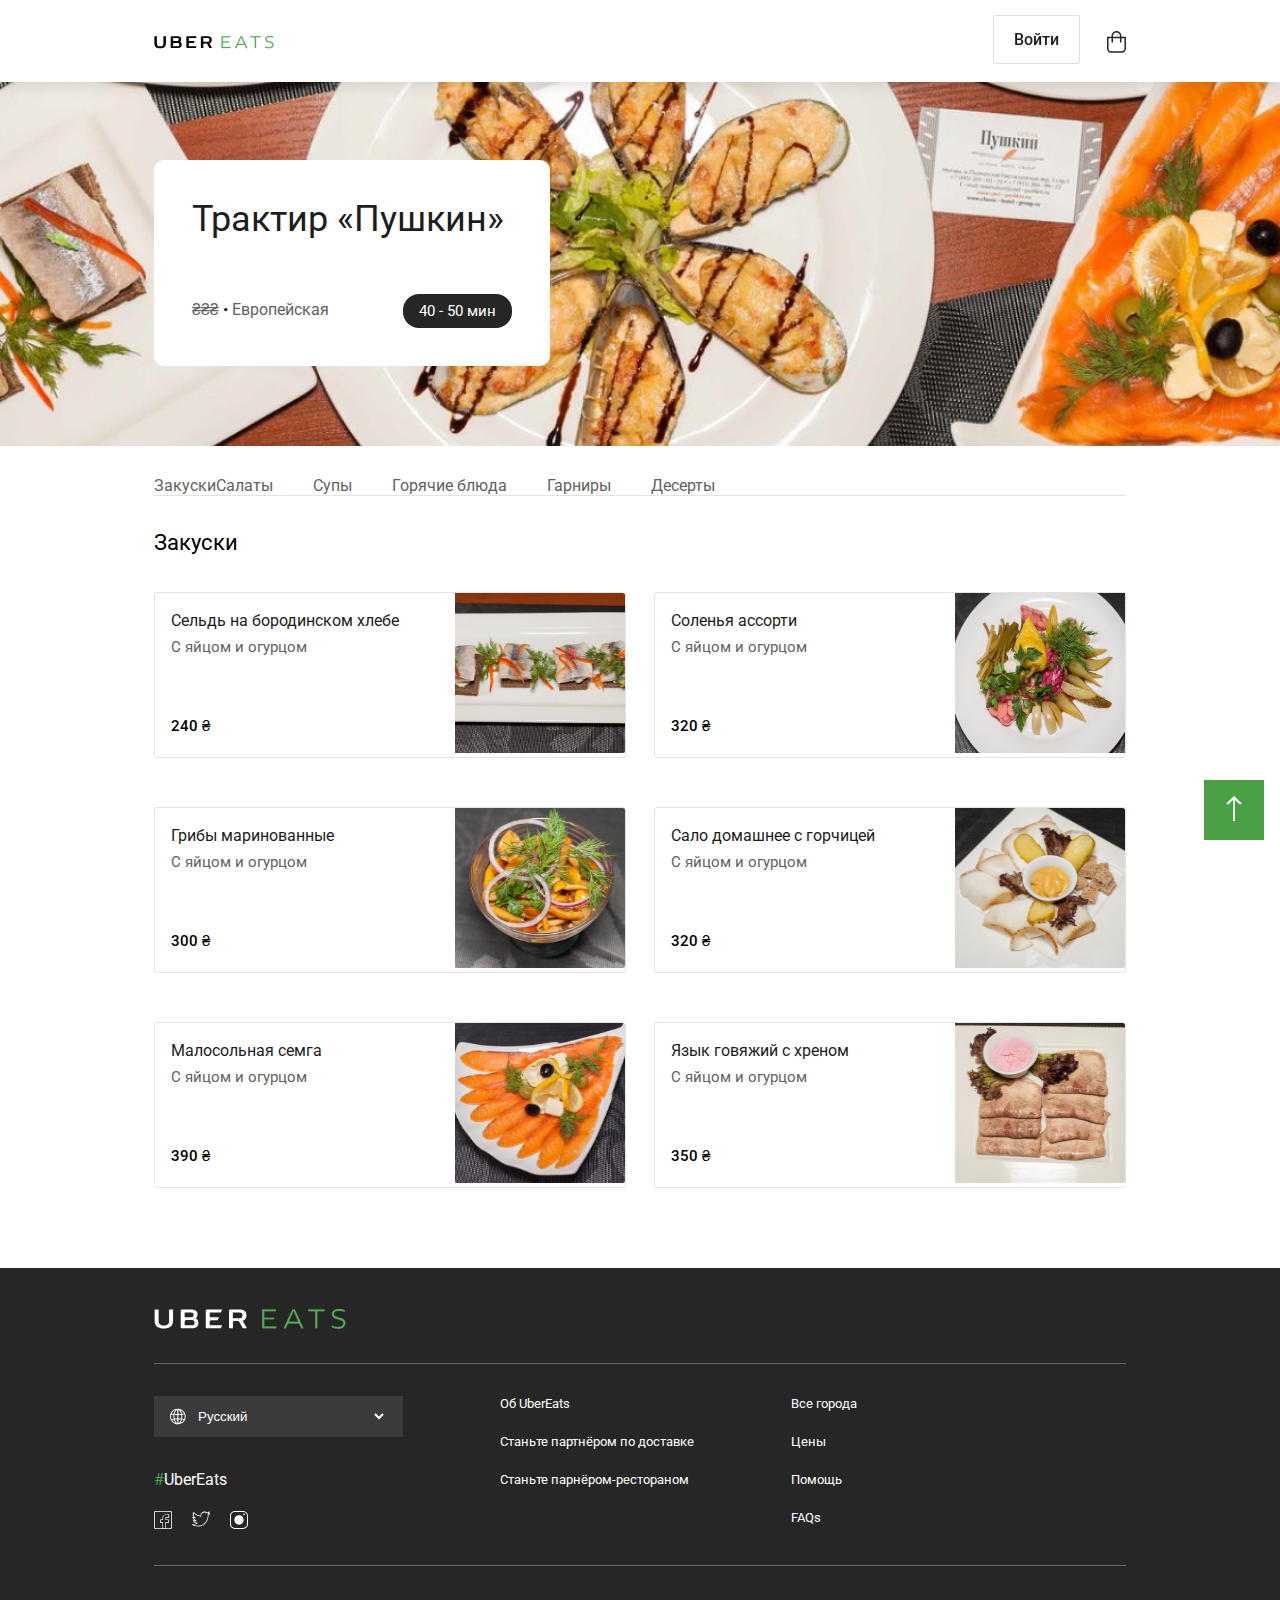
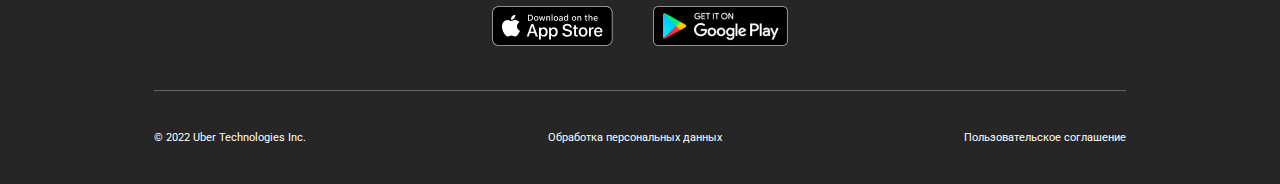
==== commit 81f7f3e5: "ended adaptive layout for 3 breackpoints" ====
--- a/restaurant.html
+++ b/restaurant.html
@@ -23,7 +23,7 @@
     <div class="container">
       <div class="header__inner">
         <div class="header__logo">
-          <a class="header__logo-link" href="#">
+          <a class="header__logo-link" href="index.html">
             <svg width="120" height="14" viewBox="0 0 120 14" fill="none" xmlns="http://www.w3.org/2000/svg">
               <g id="logo">
                 <g id="XMLID_234_">
@@ -106,26 +106,29 @@
   </div>
   <div class="menu">
     <div class="container">
-      <ul class="menu__tabs">
-        <li class="menu__tabs-item">
-          <a class="menu__tabs-link" href="#">Закуски</a>
-        </li>
-        <li class="menu__tabs-item">
-          <a class="menu__tabs-link" href="#"></a>
-        </li>
-        <li class="menu__tabs-item">
-          <a class="menu__tabs-link" href="#">Супы</a>
-        </li>
-        <li class="menu__tabs-item">
-          <a class="menu__tabs-link" href="#">Горячие блюда</a>
-        </li>
-        <li class="menu__tabs-item">
-          <a class="menu__tabs-link" href="#">Гарниры</a>
-        </li>
-        <li class="menu__tabs-item">
-          <a class="menu__tabs-link" href="#">Десерты</a>
-        </li>
-      </ul>
+      <div class="menu__show-tab">
+        <h6 class="menu__current-tab">Закуски</h6>
+        <ul class="menu__tabs">
+          <li class="menu__tabs-item">
+            <a class="menu__tabs-link menu__tabs-link--active" href="#">Закуски</a>
+          </li>
+          <li class="menu__tabs-item">
+            <a class="menu__tabs-link" href="#">Салаты</a>
+          </li>
+          <li class="menu__tabs-item">
+            <a class="menu__tabs-link" href="#">Супы</a>
+          </li>
+          <li class="menu__tabs-item">
+            <a class="menu__tabs-link" href="#">Горячие блюда</a>
+          </li>
+          <li class="menu__tabs-item">
+            <a class="menu__tabs-link" href="#">Гарниры</a>
+          </li>
+          <li class="menu__tabs-item">
+            <a class="menu__tabs-link" href="#">Десерты</a>
+          </li>
+        </ul>
+      </div>
     </div>
   </div>
 
@@ -141,12 +144,12 @@
               <a class="dishes__name-link" href="#">
                 <h4 class="dishes__name">Сельдь на бородинском хлебе</h4>
               </a>
-                <p class="dishes__description">
-                  С яйцом и огурцом
-                </p>
-                <p class="dishes__price">
-                  240 ₴
-                </p>
+              <p class="dishes__description">
+                С яйцом и огурцом
+              </p>
+              <p class="dishes__price">
+                240 ₴
+              </p>
             </div>
             <a class="dishes__image-link" href="#">
               <img class="dishes__image" src="images/restaurants/Restaurant/dishes/1.jpg" alt="">
@@ -357,6 +360,8 @@
     </div>
   </footer>
 
+  <script src="https://code.jquery.com/jquery-3.6.0.js" integrity="sha256-H+K7U5CnXl1h5ywQfKtSj8PCmoN9aaq30gDh27Xc0jk="
+    crossorigin="anonymous"></script>
 </body>
 
 </html>--- a/css/style.css
+++ b/css/style.css
@@ -280,11 +280,14 @@
 .menu {
   padding: 30px 0;
   background-color: #fff;
+}
+
+.menu__current-tab {
+  display: none;
+}
+
+.menu__tabs {
   border-bottom: 1px solid rgba(117, 117, 117, 0.2);
-  margin-bottom: 56px;
-}
-
-.menu__tabs {
   display: -webkit-box;
   display: -ms-flexbox;
   display: flex;
@@ -551,6 +554,7 @@
 @media screen and (max-width: 320px) {
   .container {
     max-width: 315px;
+    padding: 0 0px;
   }
   .page-up {
     width: 45px;
@@ -564,6 +568,10 @@
         -ms-flex-order: -1;
             order: -1;
     margin-right: 20px;
+  }
+  .header__inner {
+    padding-left: 7px;
+    padding-right: 7px;
   }
   .header__list-item__btn {
     padding: 10px 15px;
@@ -589,7 +597,7 @@
   }
   .restaurant__card {
     position: absolute;
-    left: 10px;
+    left: 17px;
     top: 205px;
     padding-top: 24px;
     padding-bottom: 24px;
@@ -611,8 +619,92 @@
     line-height: 28px;
     margin-bottom: 40px;
   }
+  .menu__show-tab {
+    margin: 0 auto;
+    text-align: center;
+    padding-bottom: 12px;
+    position: relative;
+  }
+  .menu__show-tab::before {
+    content: '';
+    position: absolute;
+    bottom: 0;
+    left: 130px;
+    width: 50px;
+    height: 2px;
+    background-color: #757575;
+  }
+  .menu__current-tab {
+    display: block;
+    font-style: normal;
+    font-weight: 400;
+    font-size: 22px;
+    line-height: 34px;
+    color: #1d1d1d;
+    cursor: pointer;
+    -webkit-transition: all .3s;
+    transition: all .3s;
+  }
+  .menu__current-tab:hover {
+    color: #57AD56;
+  }
+  .menu__tabs-link--active {
+    display: none;
+  }
+  .menu__tabs {
+    -webkit-box-orient: vertical;
+    -webkit-box-direction: normal;
+        -ms-flex-direction: column;
+            flex-direction: column;
+    -webkit-box-align: center;
+        -ms-flex-align: center;
+            align-items: center;
+    display: none;
+    border: none;
+  }
+  .menu__tabs-item + .menu__tabs-item {
+    margin-right: 0;
+  }
+  .menu__tabs-link {
+    font-style: normal;
+    font-weight: 400;
+    font-size: 22px;
+    line-height: 34px;
+    color: #1d1d1d;
+  }
+  .dishes__title {
+    display: none;
+  }
+  .dishes__item {
+    border: none;
+    border-bottom: 1px solid rgba(117, 117, 117, 0.2);
+    min-width: 0px;
+  }
+  .dishes__info {
+    width: 202px;
+    padding: 0 18px 2px 7px;
+  }
+  .dishes__name {
+    overflow: hidden;
+    text-overflow: ellipsis;
+    white-space: nowrap;
+    font-size: 14px;
+  }
+  .dishes__description {
+    font-size: 13px;
+    margin-bottom: 30px;
+  }
+  .dishes__image {
+    width: 102px;
+    height: 102px;
+    position: absolute;
+    right: 0;
+  }
   .footer {
     padding-bottom: 20px;
+  }
+  .footer__logo-box {
+    padding-left: 8px;
   }
   .footer-top {
     padding-bottom: 0;
@@ -623,6 +715,7 @@
     -webkit-box-direction: normal;
         -ms-flex-direction: column;
             flex-direction: column;
+    padding-left: 8px;
   }
   .footer-top__item {
     margin-right: 0;
@@ -643,6 +736,7 @@
         -ms-flex-direction: column;
             flex-direction: column;
     padding-top: 20px;
+    padding-left: 8px;
   }
   .footer-bottom__item {
     margin-bottom: 15px;
